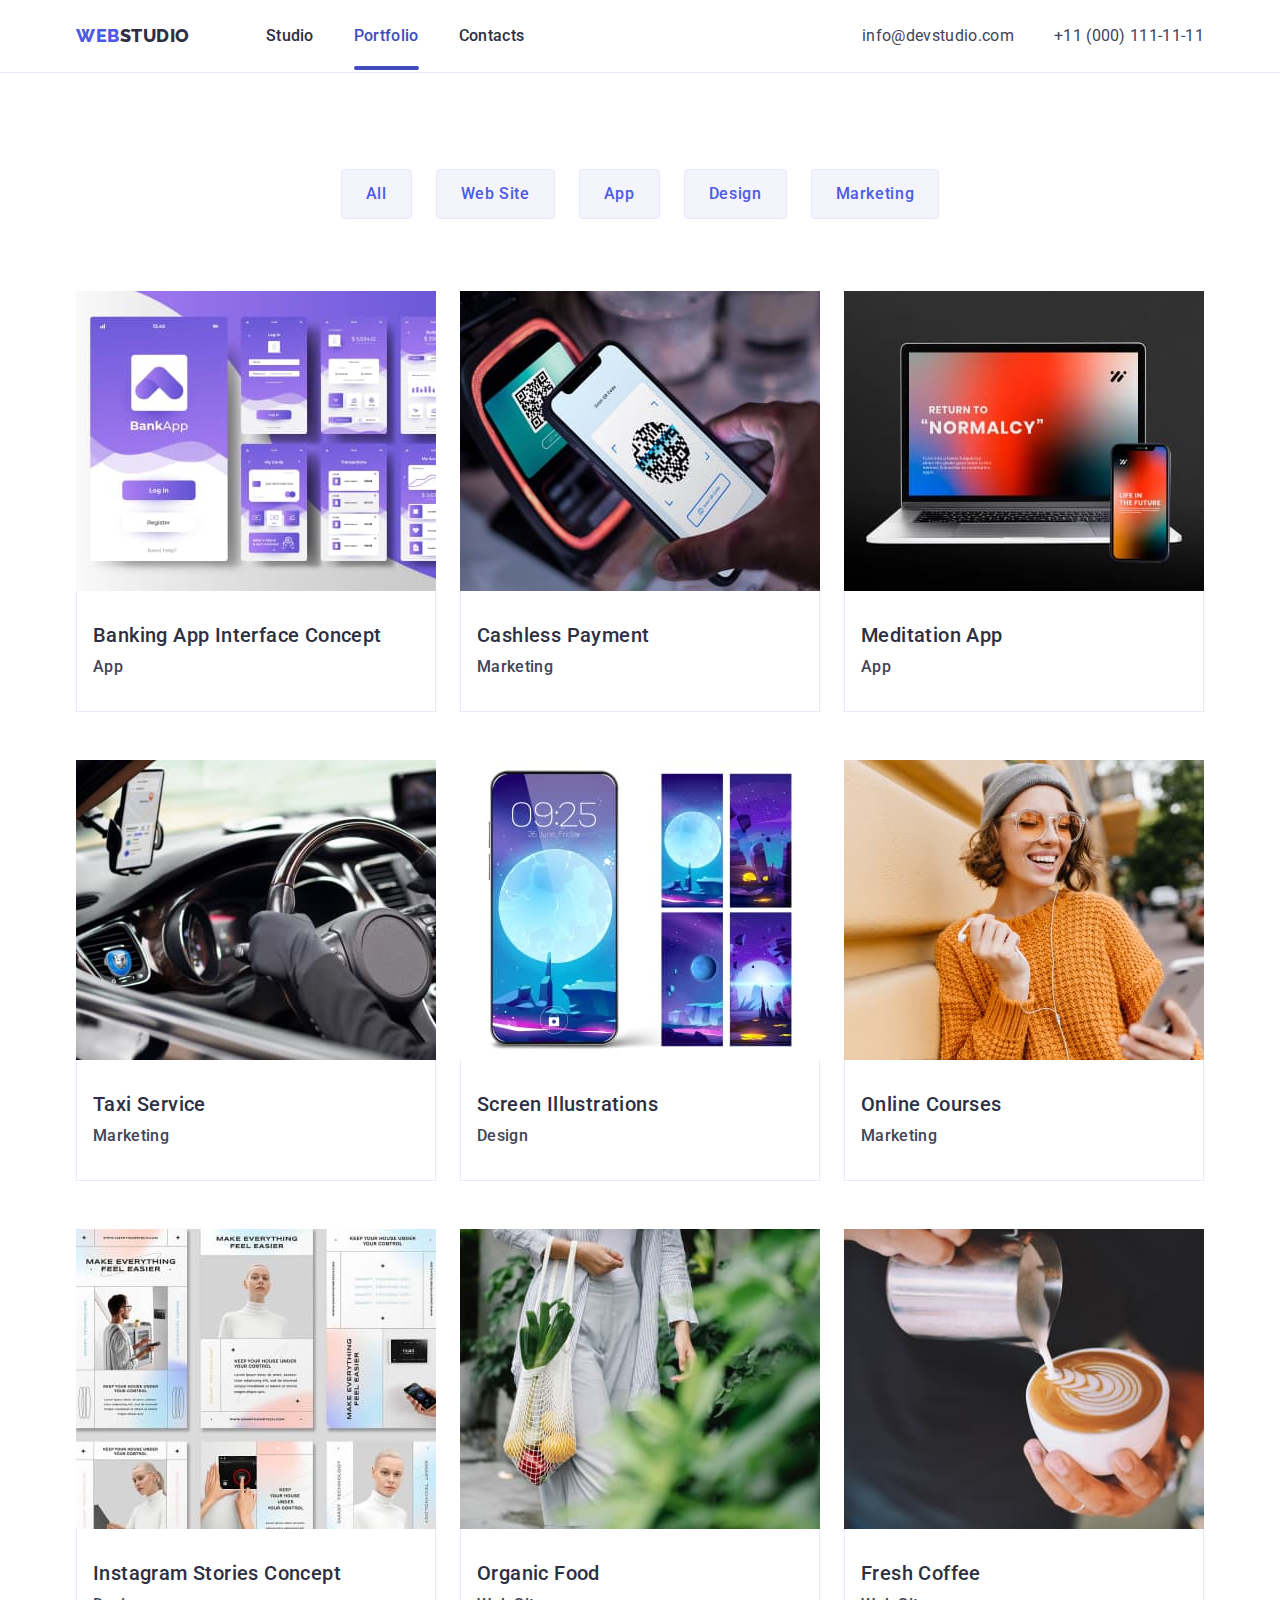
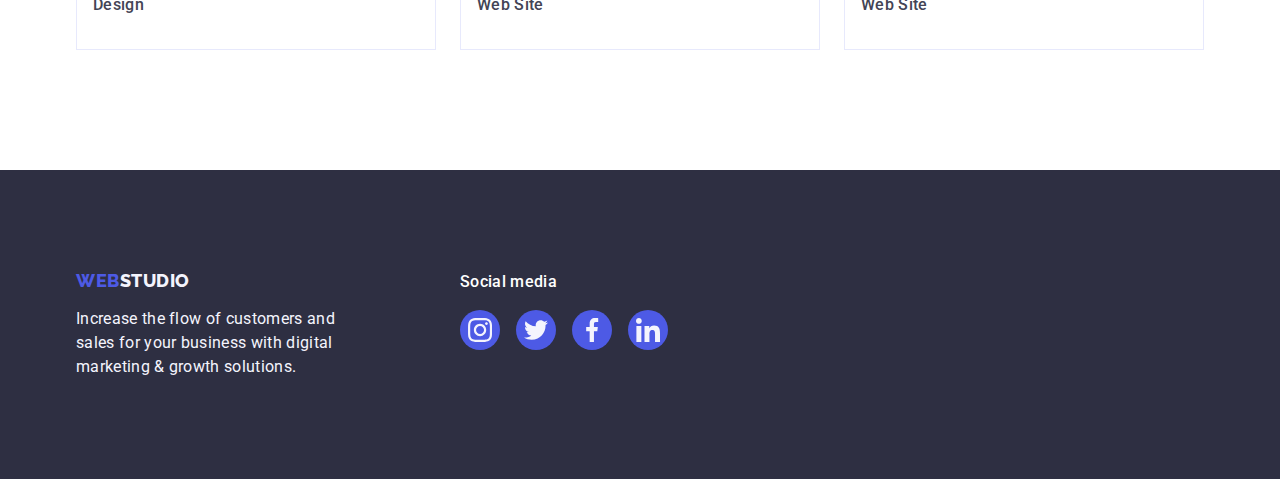
==== portfolio.html @ 51734495 "no li" ====
<!DOCTYPE html>
<html lang="en">
<head>
    <meta charset="UTF-8">
    <meta name="viewport" content="width=device-width, initial-scale=1.0">
    <!-- reset
    <link rel="stylesheet" href="css/reset.css">
    -->
    <link
    rel="stylesheet"
    href="https://cdnjs.cloudflare.com/ajax/libs/modern-normalize/1.0.0/modern-normalize.min.css"/>
    <link rel="stylesheet" href="css/styles.css" />
    <link rel="preconnect" href="https://fonts.googleapis.com">
    <link rel="preconnect" href="https://fonts.gstatic.com" crossorigin> 
    <link href="https://fonts.googleapis.com/css2?family=Raleway:wght@400;500;700;800&family=Roboto:wght@400;500;700;900&display=swap" rel="stylesheet">
    <title>Document</title>
</head>

<body class="body">
        <header class="header-container">  
            <div class="container header-flex">
                <nav class="nav-container">
                        <a class="web link logo" href='./index.html'>Web<span class="studio link ">Studio</span></a>
                        <ul class="menu-container no-dot">
                                <li><a class="link list list-container" href='./index.html' >Studio</a></li>
                                <li><a class="link list list-container link-bar transition" href='./portfolio.html' >Portfolio</a></li>
                                <li><a class="link list list-container" href='' >Contacts</a></li>  
                        </ul>
                </nav>
                <address>
                    <ul class="list adress-container">
                        <li><a class= "adress link transition" href="mailto:info@devstudio.com" >info@devstudio.com</a></li>
                        <li><a class= "adress link transition" href="tel:+110001111111" >+11 (000) 111-11-11</a></li>
                    </ul>
                </address>        
            </div>
        
        </header>

    <main class="font_main">
      <section class="list portfolio-section-one">
            <div class="container second-section-center">
                <h1 class="visually-hidden">.</h1>
                <ul class="list portfolio-list">
                    <li><button type="button" class="button portfolio-button portfolio-button-transition">All</button></li>
                    <li><button type="button" class="button portfolio-button portfolio-button-transition">Web Site</button></li>
                    <li><button type="button" class="button portfolio-button portfolio-button-transition">App</button></li>
                    <li><button type="button" class="button portfolio-button portfolio-button-transition">Design</button></li>
                    <li><button type="button" class="button portfolio-button portfolio-button-transition">Marketing</button></li>
                </ul>
                <ul class="list portfolio-second-list">
                    <li class="portfolio-second-list-point">     
                        <a href="" class="link portfolio-link-container">
                                <img src="./images/img-28.jpg" class="img-block" width="360" height="300" alt="purple and white pages of banking app"/>
                                <div class="portfolio-link"> 
                                    <h2 class="header portfolio-link-header" >Banking App Interface Concept</h2>
                                    <p class="paragraph" >App</p>   
                                </div>       
                        </a>    
                    </li>
                    <li class="portfolio-second-list-point">  
                        <a href="" class="link portfolio-link-container box-shadow-transition">
                            <img src="./images/img-27.jpg" class="img-block" width="360" height="300" alt="phone scaning qr code folding phone displaing qr code"/>
                            <div class="portfolio-link"> 
                                <h2 class="header portfolio-link-header">Cashless Payment</h2>
                                <p class="paragraph">Marketing</p>
                            </div> 
                        </a>
                    </li>
                    <li class="portfolio-second-list-point">  
                        <a href="" class="link portfolio-link-container">
                            <img src="./images/img-26.jpg" class="img-block" width="360" height="300"  alt="grey notebook and smartphone with the same info on screen in notebook and smartphone"/>
                            <div class="portfolio-link"> 
                                <h2 class="header portfolio-link-header">Meditation App</h2>
                                <p class="paragraph">App</p>
                            </div> 
                        </a>
                    </li>
                    <li class="portfolio-second-list-point">  
                        <a href="" class="link portfolio-link-container">
                            <img src="./images/img-25.jpg" class="img-block" width="360" height="300"  alt="viev on front interior of the car driver side phone on holer attched to windshild"/>
                            <div class="portfolio-link"> 
                                <h2 class="header portfolio-link-header">Taxi Service</h2>
                                <p class="paragraph">Marketing</p>
                            </div> 
                        </a>
                    </li>
                    <li class="portfolio-second-list-point">  
                        <a href="" class="link portfolio-link-container">
                            <img src="./images/img-24.jpg" class="img-block" width="360" height="300"  alt="smartphone displaing great moon on blue and purple background another four screens with simmilar viev"/>
                            <div class="portfolio-link"> 
                                <h2 class="header portfolio-link-header">Screen Illustrations</h2>
                                <p class="paragraph">Design</p>
                            </div> 
                        </a>
                    </li>
                    <li class="portfolio-second-list-point">
                        <a href="" class="link portfolio-link-container">
                            <img src="./images/img-23.jpg" class="img-block" width="360" height="300"  alt="young smiling women with grey hat glasses orange sweater outside"/>
                            <div class="portfolio-link"> 
                                <h2 class="header portfolio-link-header">Online Courses</h2>
                                <p class="paragraph">Marketing</p>
                            </div> 
                        </a>
                    </li>
                    <li class="portfolio-second-list-point">  
                        <a href="" class="link portfolio-link-container">
                            <img src="./images/img-22.jpg" class="img-block" width="360" height="300"  alt="few screnns of some concept stories white motive with liht blue and orange colors"/>
                            <div class="portfolio-link"> 
                                <h2 class="header portfolio-link-header">Instagram Stories Concept</h2>
                                <p class="paragraph">Design</p>
                            </div> 
                        </a>
                    </li>
                    <li class="portfolio-second-list-point">  
                        <a href="" class="link portfolio-link-container">
                            <img src="./images/img-21.jpg" class="img-block" width="360" height="300"  alt="woman with shopping bag vegetables grey uniform outside"/>
                            <div class="portfolio-link"> 
                                <h2 class="header portfolio-link-header">Organic Food</h2>
                                <p class="paragraph">Web Site</p>
                            </div> 
                        </a>
                    </li>
                    <li class="portfolio-second-list-point">  
                        <a href="" class="link portfolio-link-container">
                            <img src="./images/img-29.jpg" class="img-block" width="360" height="300"  alt="barista makeing latte with picture on surface on milk white cup"/>
                            <div class="portfolio-link"> 
                                <h2 class="header portfolio-link-header">Fresh Coffee</h2>
                                <p class="paragraph">Web Site</p>
                            </div> 
                        </a>
                    </li>
                </ul>
            </div>
        </section>
    </main>

    <footer class="footer footer-container">
        <div class="container main-div-footer">
            <div class="footer-div">
                <a class="web link logo footer-link" href='./index.html'>Web<span class="second-studio link ">Studio</span></a>
                <p class="footer-paragraph footer-paragraph-container">
                    Increase the flow of customers and 
                    sales for your business with digital
                    marketing & growth solutions. 
                </p>
            </div>
            <div>
                <p class="footer-socialmedia">Social media</p>
                <ul class="footer-list no-dot">
                    <li class="footer-point">
                        <a class="footer-socialmedia-link" href="">
                            <svg class="footer-svg" width="24" height="24">
                                <use href="./images/icons.svg#icon-instagram"></use>
                            </svg>
                        </a>
                    </li>
                    <li class="footer-point">
                        <a class="footer-socialmedia-link" href="">
                            <svg class="footer-svg" width="24" height="24">
                                <use href="./images/icons.svg#icon-twitter"></use>
                            </svg>
                        </a>
                    </li>
                    <li class="footer-point">
                        <a class="footer-socialmedia-link" href="">
                            <svg class="footer-svg" width="24" height="24">
                                <use href="./images/icons.svg#icon-facebook"></use>
                            </svg>
                        </a>
                    </li>
                    <li class="footer-point">
                        <a class="footer-socialmedia-link" href="">
                            <svg class="footer-svg" width="24" height="24">
                                <use href="./images/icons.svg#icon-linkedin"></use>
                            </svg>
                        </a>
                    </li>
                </ul>
            </div>
        </div>
    </footer>

</body>
</html>
---- css/styles.css ----
:root{
    --link-color:#404bbf;
    --button-color:#e7e9fc;
    --section-five-color: #2e2f42;
    --five-link-color: #8e8f99;
    --white:#FFFFFF;
    --royalblue-color: #4d5ae5;
    --lavenderblue-color: #f4f4fd;   
    
}
h1, h2, h3, h4, h5, h6, p, a {
    margin: 0;
}

.body{
    color: #434455;
    font-family: 'Roboto', sans-serif;
    background-color:#FFFFFF;
}

.list{
    font-family: 'Roboto';
    font-size: 16px;
    font-weight: 500;
    line-height: 1.5;
    letter-spacing: 0.02em;
    color:#2e2f42;
    font-style: normal;
    list-style: none;
    margin:0 ;
    padding: 0;

}

.no-dot{
    list-style: none;
    margin: 0;
    padding: 0;
}

.list:hover {
    color:var(--link-color);
}

.list:focus {
    color:var(--link-color);
}

.web{
    font-size: 18px;
    font-weight: 800;
    color: #4D5AE5;
    font-family: 'Raleway', sans-serif;
    line-height: 1.17;
    letter-spacing: 0.03em;
    text-transform: uppercase;
}

.link{
    text-decoration: none;
    
}

.studio{
    font-size: 18px;
    font-weight: 800;
    color: #2E2F42;   
}

.second-studio{
    font-size: 18px;
    font-weight: 800;
    color: #F4F4FD;
}
.adress{
    list-style: none;
    font-style: normal;
    font-weight: 400;
    line-height: 1.5;
    letter-spacing: 0.02em;
    color:#434455;
}

.adress:hover{
    color:var(--link-color);
}

.adress:focus{
    color:var(--link-color);
}

.index-header{
    font-size: 56px;
    line-height: 1.07;
    text-align: center;
    letter-spacing: 0.02em;
    color: #ffffff;
    margin: 0 auto;
}

.index-button{
    background-color: #4D5AE5;
    font-family: "Roboto", sans-serif;
    font-weight: 500;
    font-size: 16px;
    line-height: 1.5;
    letter-spacing: 0.04em;
    color: #ffffff;
    cursor: pointer;
}

.index-button:hover{
    background-color:var(--link-color);
}

.index-button:focus{
    background-color:var(--link-color);
}

.button{
   font-weight: 500;
   font-size: 16px;
   line-height: 1.5;
   letter-spacing: 0.04em;
   color:#4d5ae5;
   background-color:#F4F4FD;
   cursor: pointer;
   font-family: "Roboto", sans-serif;
}

.button:hover{
    color:#FFFFFF;
    background-color:var(--link-color);
}

.button:focus{
    color:#FFFFFF;
    background-color:var(--link-color);
}

.header{
    font-weight: 500;
    font-size: 20px;
    line-height: 1.2;
    letter-spacing: 0.02em;
    color:#2e2f42;
}

.section-header{
    font-size: 36px;
    line-height: 1.11;
    text-align: center;
    letter-spacing: 0.02em;
    text-transform: capitalize;
    color:#2e2f42;
}

.paragraph{
    color:#434455;
}

.footer{
    background-color:#2e2f42;
}

.footer-logo{
    color:#f4f4fd;
}

.footer-paragraph{
    line-height: 1.5;
    color:#F4F4FD;
    letter-spacing: 0.02em;
}

.list-paragraph{
    line-height: 1.5;
    color:#434455;
    letter-spacing: 0.02em;
}

.section-backgorund{
    background-color: #F4F4FD
}

.list-bg-color{
    background-color: #FFFFFF;
}

.container {
    width: 1158px;
    padding-left: 15px;
    padding-right: 15px;
    margin: 0 auto;   
}

.header-container{
    border-bottom: 1px solid #e7e9fc;
    padding: 24px 0;
}

.header-flex{
    display: flex ;
    align-items: center;
}

.menu-container{
    display: flex;
    gap: 40px;
}

.logo{
    margin-right:76px;
}

.list-container{
    padding-top: 24px;
    padding-bottom: 24px;
}

.adress-container{
    display: flex;
    gap: 40px;
}

.nav-container{
    display: flex;
    align-items: center;
    margin-right: auto;
}

.section-one-center{
    display: flex;
    flex-direction: column;
    align-items: center;
}
.section-one-container{
    padding-top: 188px;
    padding-bottom: 188px;
}

.section-one-h-container{
    max-width: 496px;
    padding-bottom: 48px;
}

.button-container{
    display: block;
    min-width: 169px;
    height: 56px;
    border: none;
    background-color: #4d5ae5;
    border-radius: 4px;
    cursor: pointer;
    
}

.section-two-container{
    padding-top: 120px;
    padding-bottom: 120px;
}

.section-three-container{
    padding-bottom: 120px;
}

.visually-hidden {
    position: absolute;
    width: 1px;
    height: 1px;
    margin: -1px;
    border: 0;
    padding: 0;
    white-space: nowrap;
    clip-path: inset(100%);
    clip: rect(0 0 0 0);
    overflow: hidden;
  }

.section-two-list-container{
    display: flex;
    gap: 24px;
}

.second-section-list-point-container{
    flex-basis: calc((100% - 3*24px)/4);
    max-width: 264px;
}

.second-section-piont-header-container{
    margin-bottom: 8px;
}

.third-section-header{
    margin-bottom: 72px;
}

.third-list-container{
    display: flex;
    gap: 24px;

}
.third-list-points-container{
    display:block;
    flex-basis: calc((100% - 48px)/3);

}
.second-section-center{
    display: flex;
    flex-direction: column;
}

.fourth-section-list-points{
    flex-basis: calc((100% - 72px)/4);
    border-radius: 0px 0px 4px 4px;

}

.name-surname-container{
    padding: 32px 0px;
}

.fourth-section-header{
    text-align: center;
    margin-bottom: 8px; 
}

.paragraph-container{
    text-align: center;
}

.img-block{
    display: block;
    max-width: 100%;
    height:auto;
}

.footer-container{
    padding: 100px 0;
}

.footer-div{
    flex-direction: column;
    align-items: flex-start;
    margin-right: 120px;
}

.footer-link{
    display: inline-block;
    margin-bottom: 16px;
}
    
.footer-paragraph-container{
    max-width: 264px
}

.portfolio-section-one{
    padding-top: 96px; 
    padding-bottom: 120px;
}

.portfolio-list{
    display: flex;
    justify-content: center;
    gap: 24px;
    margin: 0;
    padding: 0;
    margin-bottom: 72px;
}

.portfolio-button{
    padding: 12px 24px;
    border: 1px solid var(--button-color);
    border-radius: 4px;

}

.portfolio-button:hover{
    border: 1px solid transparent;
}

.portfolio-button:focus{
    border: 1px solid transparent;
}

.portfolio-second-list{
    display: flex;
    flex-wrap: wrap;
    column-gap: 24px;
    row-gap: 48px;
    margin: 0;
    padding: 0;
}

.portfolio-second-list-point{
    flex-basis: calc((100% - 48px)/3);
}

.portfolio-link{
    padding: 32px 16px;
    border: 1px solid var(--button-color);
    border-top: none;
    
}

.portfolio-link-header{
    margin-bottom: 8px;
}

.section-one-bacground{
    display: flex;
    background-image: linear-gradient(rgba(46, 47, 66, 0.7), rgba(46, 47, 66, 0.7)), url(../images/peopleoffice.jpg);
    background-size: cover;
    background-position: center; 
    background-repeat: no-repeat;
    max-width: 1440px;
    margin: 0 auto;
}

.display-flex{
    display: flex;
    flex-direction: column;
    align-items: center;
}

.ico-container{
    display: flex;
    align-items: center;
    justify-content: center;
    height: 112px; 
    background-color: #f4f4fd;
    border-radius: 4px;
    margin-bottom: 8px;
}

.header-shadow{
    box-shadow: 0px 2px 1px rgba(46, 47, 66, 0.08), 0px 1px 1px rgba(46, 47, 66, 0.16), 0px 1px 6px rgba(46, 47, 66, 0.08);
}

.section-two-icon-container{
    display: flex;
    align-items: center;
    justify-content: center;
    height: 112px;
    background-color: #f4f4fd;
    border-radius: 4px; 
    margin-bottom: 8px;
}

.section-two-svg{
    width: 64;
    height: 64;
}

.third-section-icon_container{
    display: flex;
    justify-content: center;
    gap: 24px;
    margin-top: 8px;
}

.section-four-box-shadow{
    box-shadow: 0px 1px 6px rgba(46, 47, 66, 0.08), 0px 1px 1px rgba(46, 47, 66, 0.16), 0px 2px 1px rgba(46, 47, 66, 0.08)
}

.section-four-list-point{
    width: 40px;
    height: 40px;
}

.section-four-link{
    width: 100%;
    height: 100%;
    background-color: #4d5ae5;
    border-radius: 50%;
    display: flex;
    align-items: center;
    justify-content: center;
}

.section-four-link:hover,
.section-four-link:focus{
    background-color: #404bbf;
}

.section-four-svg{
    width: 16px;
    height: 16px;
    fill: #f4f4fd;
}

.section-five-container{
    padding-top: 120px;
    padding-bottom: 120px;
    margin: 0 auto;
}

.customers-container{
    color: var(--section-five-color);
    font-size: 36px;
    line-height: 1.11;
    margin-bottom: 72px;
}

.section-five-flex{
    display: flex;
    flex-direction: column;
    align-items: center;
}

.scection-five-list-container{
    display: flex;
    gap: 24px;
    width: 100%;
}

.scection-five-point-container{
    width:calc((100% - 120px)/6);
    height: 88px;
}

.section-five-link-container{
    width: 100%;
    height: 100%;
    border: 1px solid #8e8f99;
    border-radius: 4px;
    display: flex;
    align-items: center;
    justify-content: center;
    color: var(--five-link-color);
}

.section-five-link-container:hover,
.section-five-link-container:focus{
    border-color: #404bbf;
    color: #404bbf;
}

.section-five-svg-container{
    fill: currentColor;
}

.main-div-footer{
    display: flex;
    align-items: baseline;
}

.second-div-container{
    gap: 120px;
}

.footer-socialmedia{
    font-weight: 500;
    font-size: 16px;
    line-height: 1.5;
    letter-spacing: 0.02em;
    color: var(--white);
    margin-bottom: 16px;
}

.footer-list{
    display: flex;
    gap: 16px; 
}

.footer-point{
    height: 40px;
    width: 40px;

}
.footer-socialmedia-link{
    width: 100%;
    height: 100%;
    background-color: var(--royalblue-color);
    border-radius: 50%;
    display: flex;
    align-items: center;
    justify-content: center;
}

.footer-socialmedia-link:hover,
.footer-socialmedia-link:focus{
    background-color: #31d0aa;

}

.footer-svg{
    fill: var(--lavenderblue-color);
}

.portfolio-button:hover,
.portfolio-button:focus{
    box-shadow: 0px 2px 2px 0px rgba(0, 0, 0, 0.12), 0px 2px 1px 0px rgba(0, 0, 0, 0.08), 0px 3px 1px 0px rgba(0, 0, 0, 0.10);
}

.portfolio-link-container{
    display: block;
}

.link:hover,
.link:focus{
    box-shadow:0px 1px 6px rgba(46, 47, 66, 0.08), 0px 1px 1px rgba(46, 47, 66, 0.16), 0px 2px 1px rgba(46, 47, 66, 0.08);
}

.link-bar{
    position: relative;
    color: #404bbf;    
}

.link-bar::after{
    content: '';
    position: absolute;
    left: 0;
    bottom: -1px;
    height: 4px;
    background-color: #404bbf;
    border-radius: 2px;
    width: 100%;
}

.transition{
    transition: color 250ms cubic-bezier(0.4, 0, 0.2, 1);
}

.button-transition{
    transition: background-color  250ms cubic-bezier(0.4, 0, 0.2, 1);
}

.border-transition{
    transition: border-color 250ms cubic-bezier(0.4, 0, 0.2, 1), color 250ms cubic-bezier(0.4, 0, 0.2, 1); 
}

.portfolio-button-transition{
    transition: color 250ms cubic-bezier(0.4, 0, 0.2, 1), 
    background-color 250ms cubic-bezier(0.4, 0, 0.2, 1),
    border-color 250ms cubic-bezier(0.4, 0, 0.2, 1), 
    box-shadow 250ms cubic-bezier(0.4, 0, 0.2, 1); 
}

.figure-sliding:hover{
    transform: translateY(0%);
}

.figure-sliding{
    position: relative;
    overflow: hidden;
}
.figure-sliding-text{
    position: absolute;
    top: 0; 
    font-size: 16px; 
    line-height: 1.5;
    letter-spacing: 0.02em;
    color: #f4f4fd;
    padding: 40px 32px;
    background-color: #4d5ae5; 
    height: 100%;
    width: 100%;
    transform: translateY(100%);
    transition: transform 250ms cubic-bezier(0.4, 0, 0.2, 1); 
}
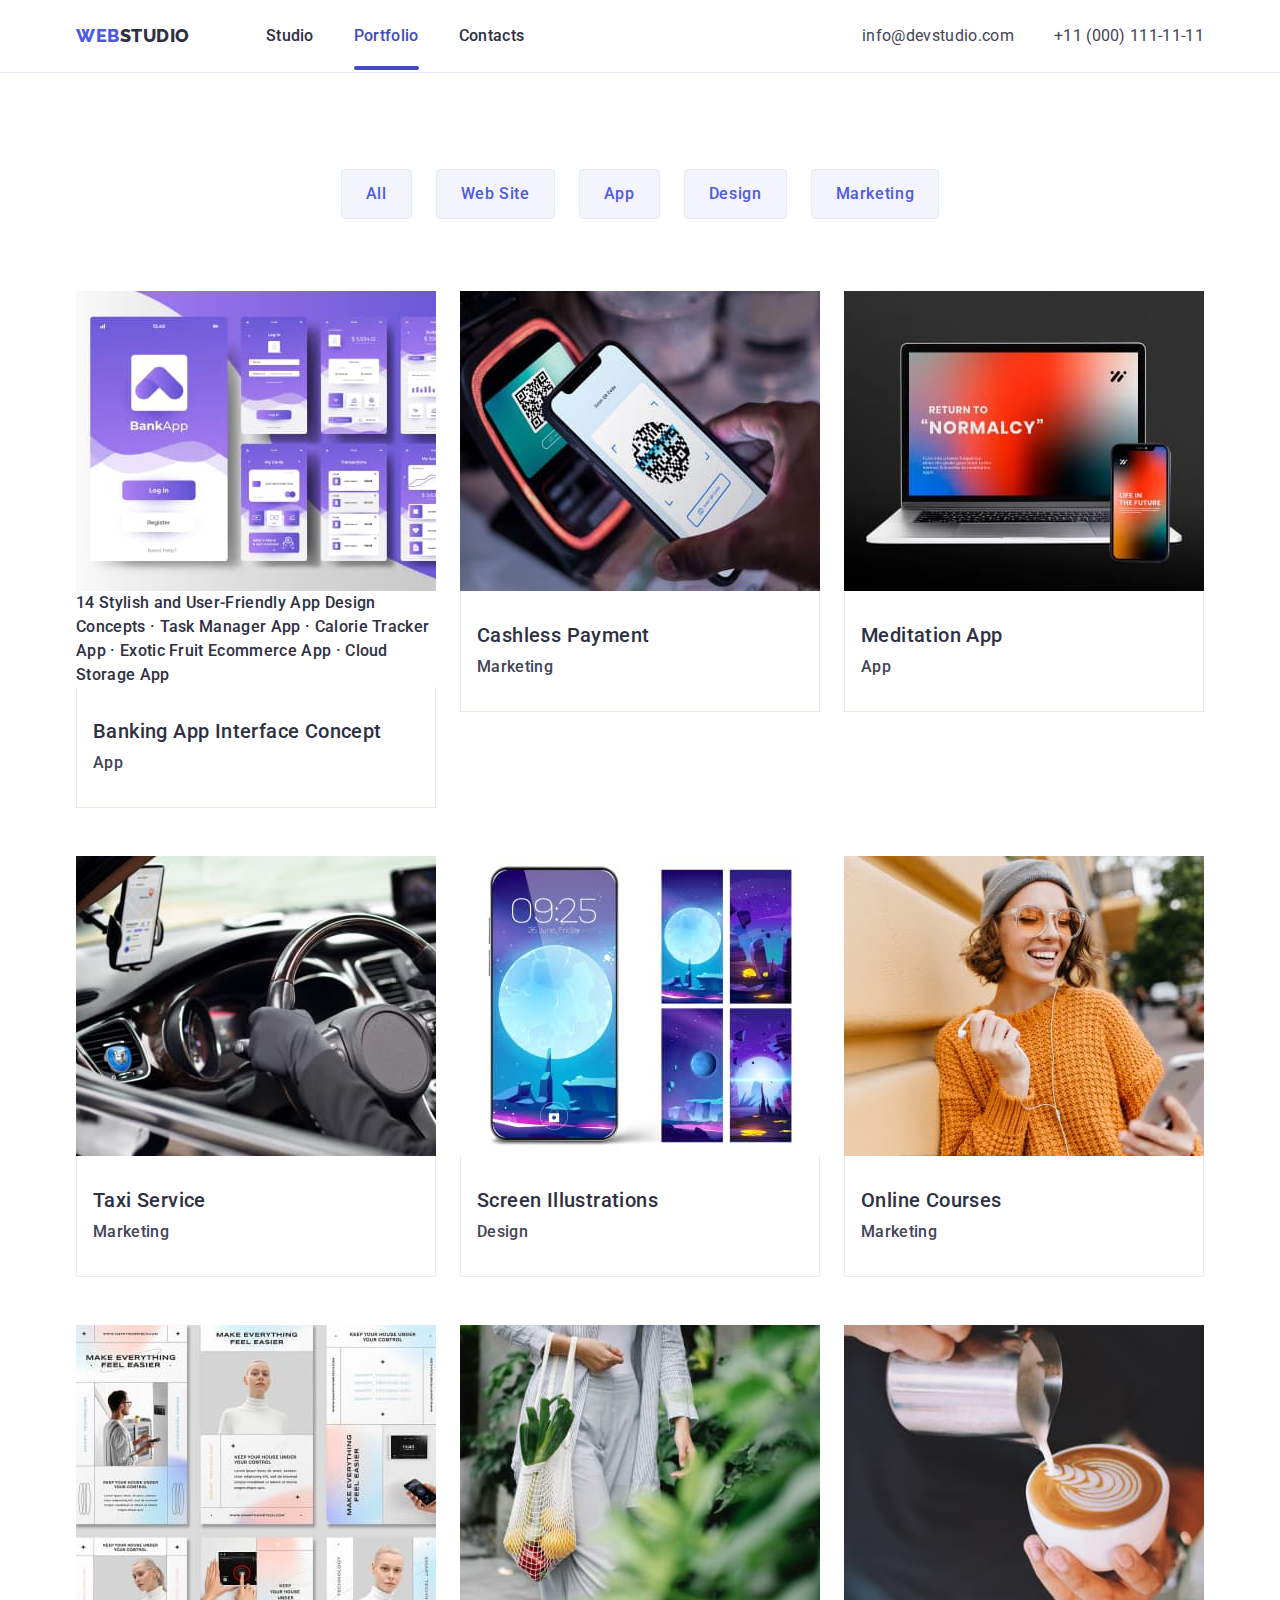
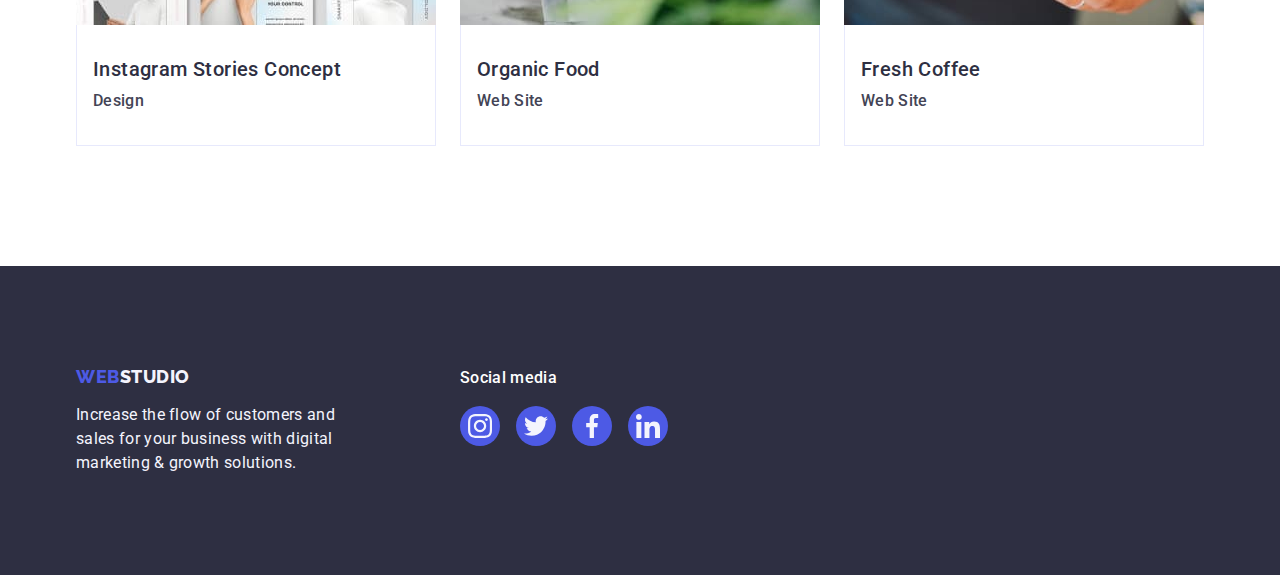
==== commit c03450af: "akapit" ====
--- a/portfolio.html
+++ b/portfolio.html
@@ -50,12 +50,15 @@
                 </ul>
                 <ul class="list portfolio-second-list">
                     <li class="portfolio-second-list-point">     
-                        <a href="" class="link portfolio-link-container">
+                        <a href="" class="link portfolio-link-container box-shadow-transition">
+                            <div class="figure-sliding">
                                 <img src="./images/img-28.jpg" class="img-block" width="360" height="300" alt="purple and white pages of banking app"/>
+                               <a>14 Stylish and User-Friendly App Design Concepts · Task Manager App · Calorie Tracker App · Exotic Fruit Ecommerce App · Cloud Storage App</a>
                                 <div class="portfolio-link"> 
                                     <h2 class="header portfolio-link-header" >Banking App Interface Concept</h2>
                                     <p class="paragraph" >App</p>   
-                                </div>       
+                                </div>     
+                            </div>  
                         </a>    
                     </li>
                     <li class="portfolio-second-list-point">  
--- a/css/styles.css
+++ b/css/styles.css
@@ -637,7 +637,11 @@
     box-shadow 250ms cubic-bezier(0.4, 0, 0.2, 1); 
 }
 
-.figure-sliding:hover{
+.box-shadow-transition{
+    transition: box-shadow 250ms cubic-bezier(0.4, 0, 0.2, 1);
+}
+
+.portfolio-link-container:hover{
     transform: translateY(0%);
 }
 
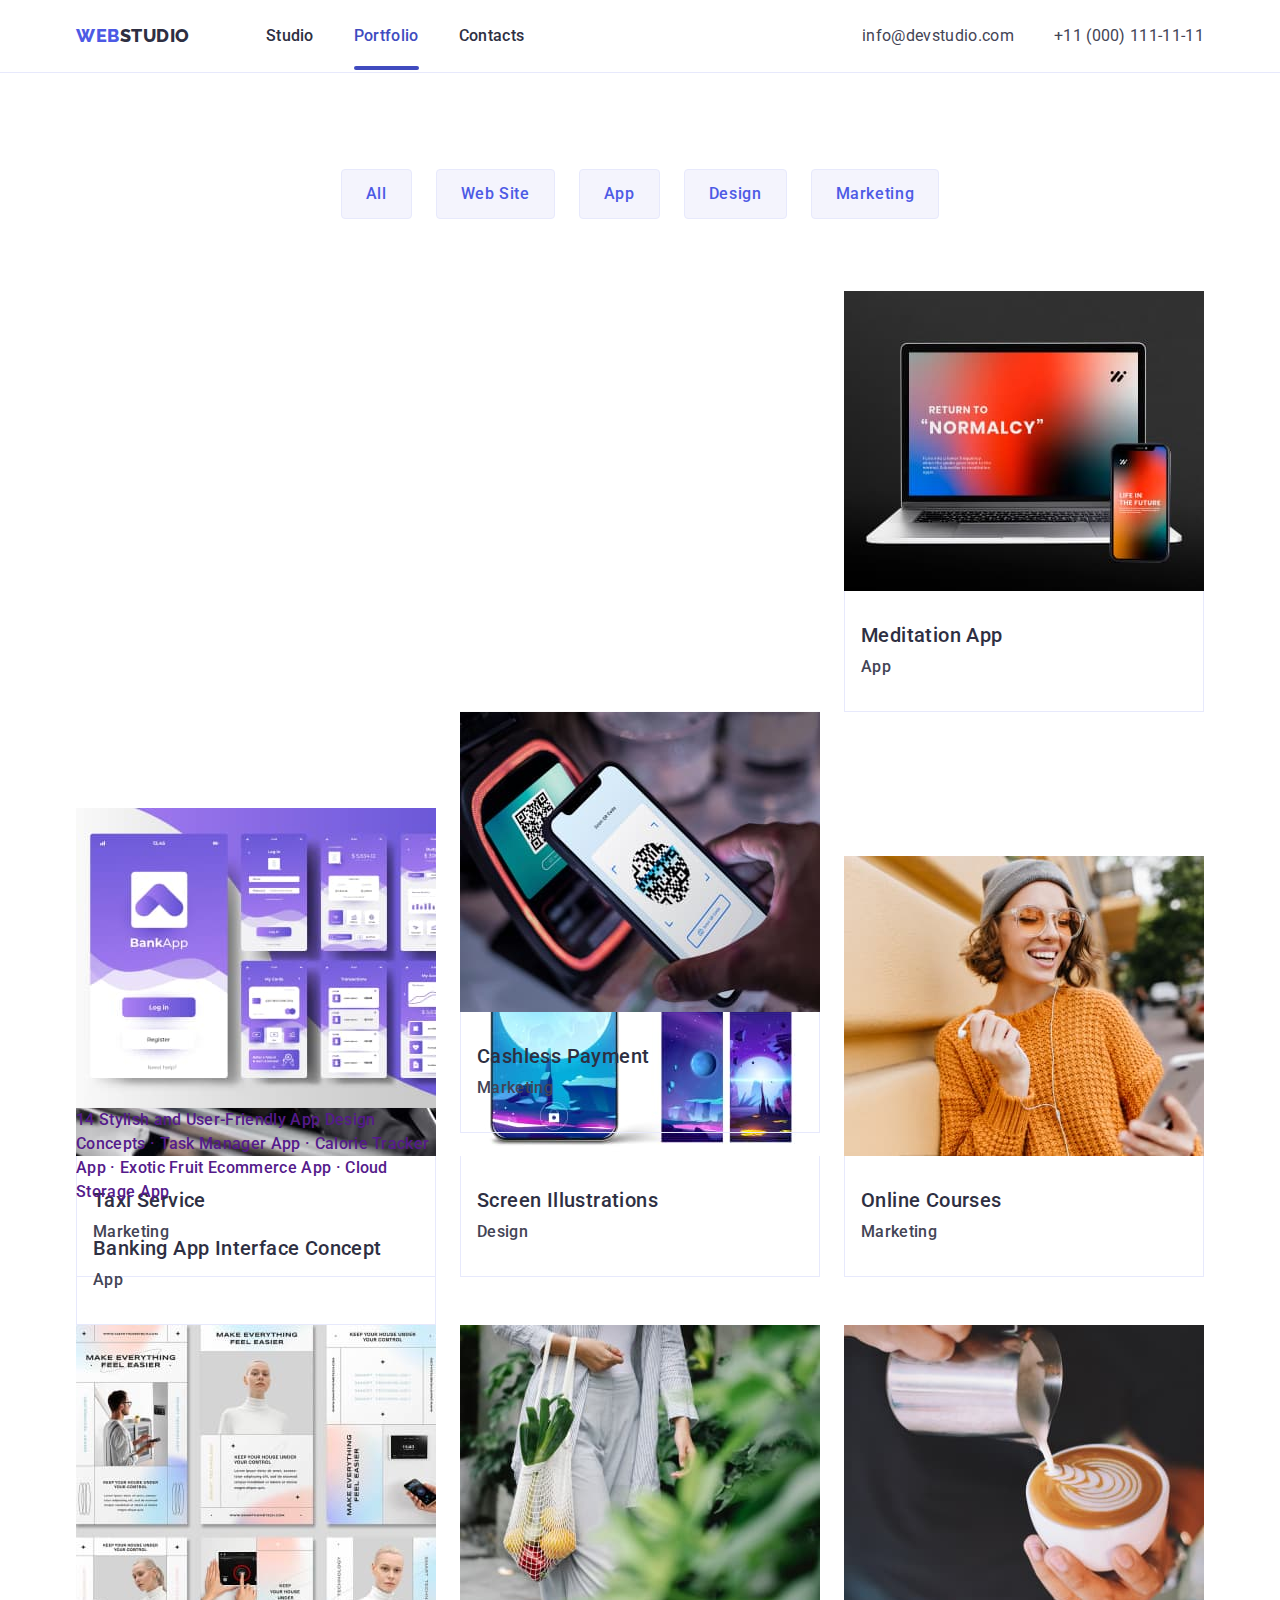
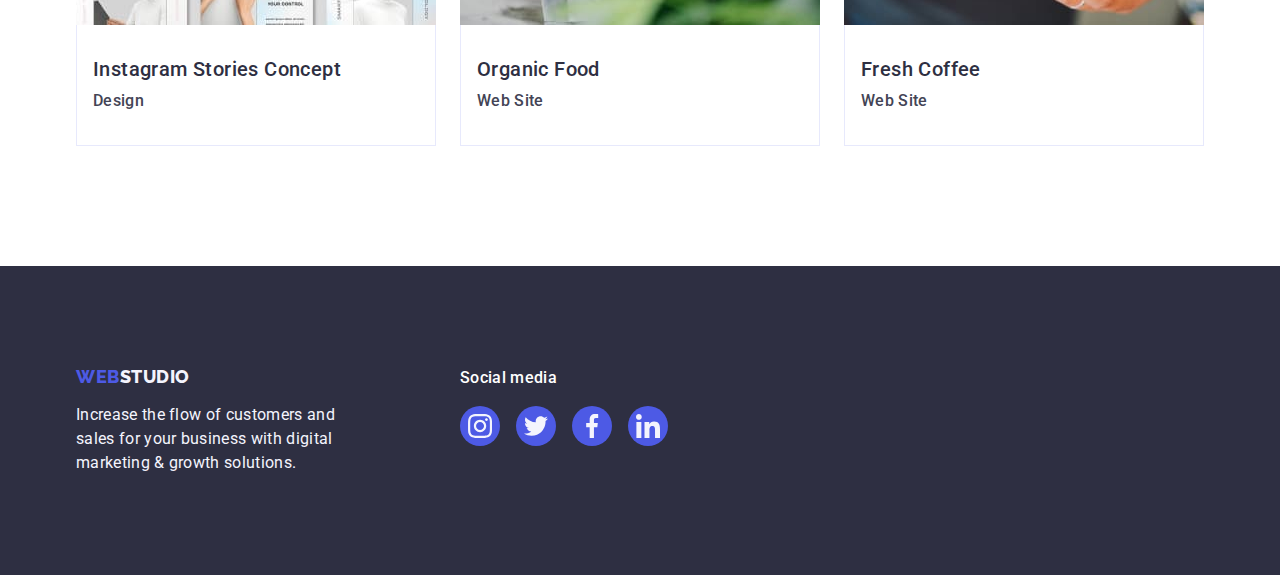
==== commit ad499288: "aaa" ====
--- a/portfolio.html
+++ b/portfolio.html
@@ -53,7 +53,7 @@
                         <a href="" class="link portfolio-link-container box-shadow-transition">
                             <div class="figure-sliding">
                                 <img src="./images/img-28.jpg" class="img-block" width="360" height="300" alt="purple and white pages of banking app"/>
-                               <a>14 Stylish and User-Friendly App Design Concepts · Task Manager App · Calorie Tracker App · Exotic Fruit Ecommerce App · Cloud Storage App</a>
+                                <p>14 Stylish and User-Friendly App Design Concepts · Task Manager App · Calorie Tracker App · Exotic Fruit Ecommerce App · Cloud Storage App</p>
                                 <div class="portfolio-link"> 
                                     <h2 class="header portfolio-link-header" >Banking App Interface Concept</h2>
                                     <p class="paragraph" >App</p>   
--- a/css/styles.css
+++ b/css/styles.css
@@ -639,6 +639,7 @@
 
 .box-shadow-transition{
     transition: box-shadow 250ms cubic-bezier(0.4, 0, 0.2, 1);
+    transform: translateY(100%);
 }
 
 .portfolio-link-container:hover{
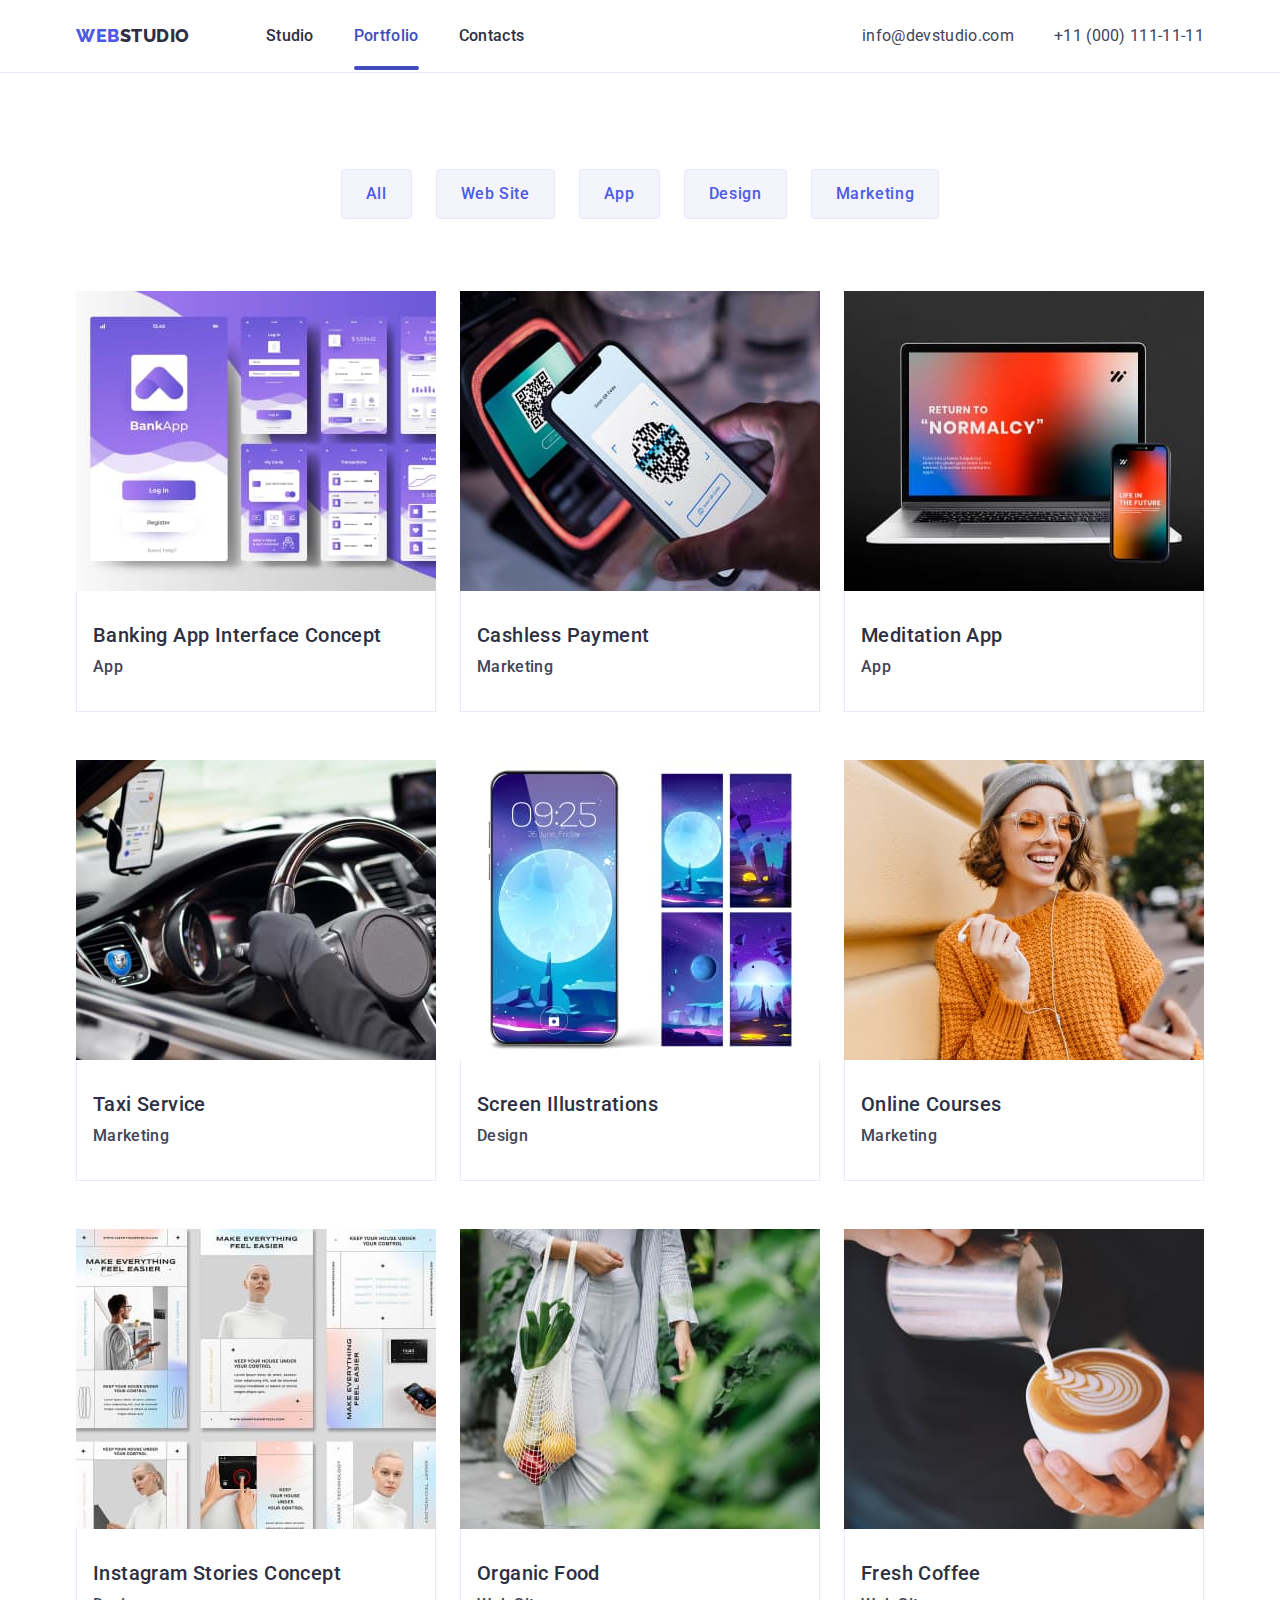
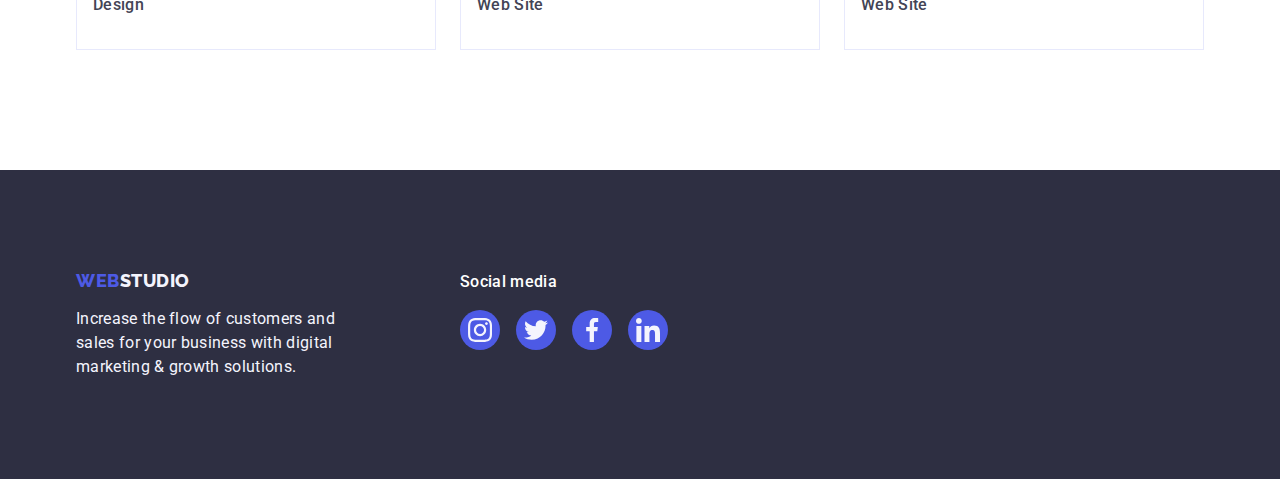
==== commit 5c55061e: "akapit" ====
--- a/portfolio.html
+++ b/portfolio.html
@@ -53,7 +53,7 @@
                         <a href="" class="link portfolio-link-container box-shadow-transition">
                             <div class="figure-sliding">
                                 <img src="./images/img-28.jpg" class="img-block" width="360" height="300" alt="purple and white pages of banking app"/>
-                                <p>14 Stylish and User-Friendly App Design Concepts · Task Manager App · Calorie Tracker App · Exotic Fruit Ecommerce App · Cloud Storage App</p>
+                                <p class="figure-sliding-text">14 Stylish and User-Friendly App Design Concepts · Task Manager App · Calorie Tracker App · Exotic Fruit Ecommerce App · Cloud Storage App</p>
                                 <div class="portfolio-link"> 
                                     <h2 class="header portfolio-link-header" >Banking App Interface Concept</h2>
                                     <p class="paragraph" >App</p>   
--- a/css/styles.css
+++ b/css/styles.css
@@ -639,11 +639,6 @@
 
 .box-shadow-transition{
     transition: box-shadow 250ms cubic-bezier(0.4, 0, 0.2, 1);
-    transform: translateY(100%);
-}
-
-.portfolio-link-container:hover{
-    transform: translateY(0%);
 }
 
 .figure-sliding{
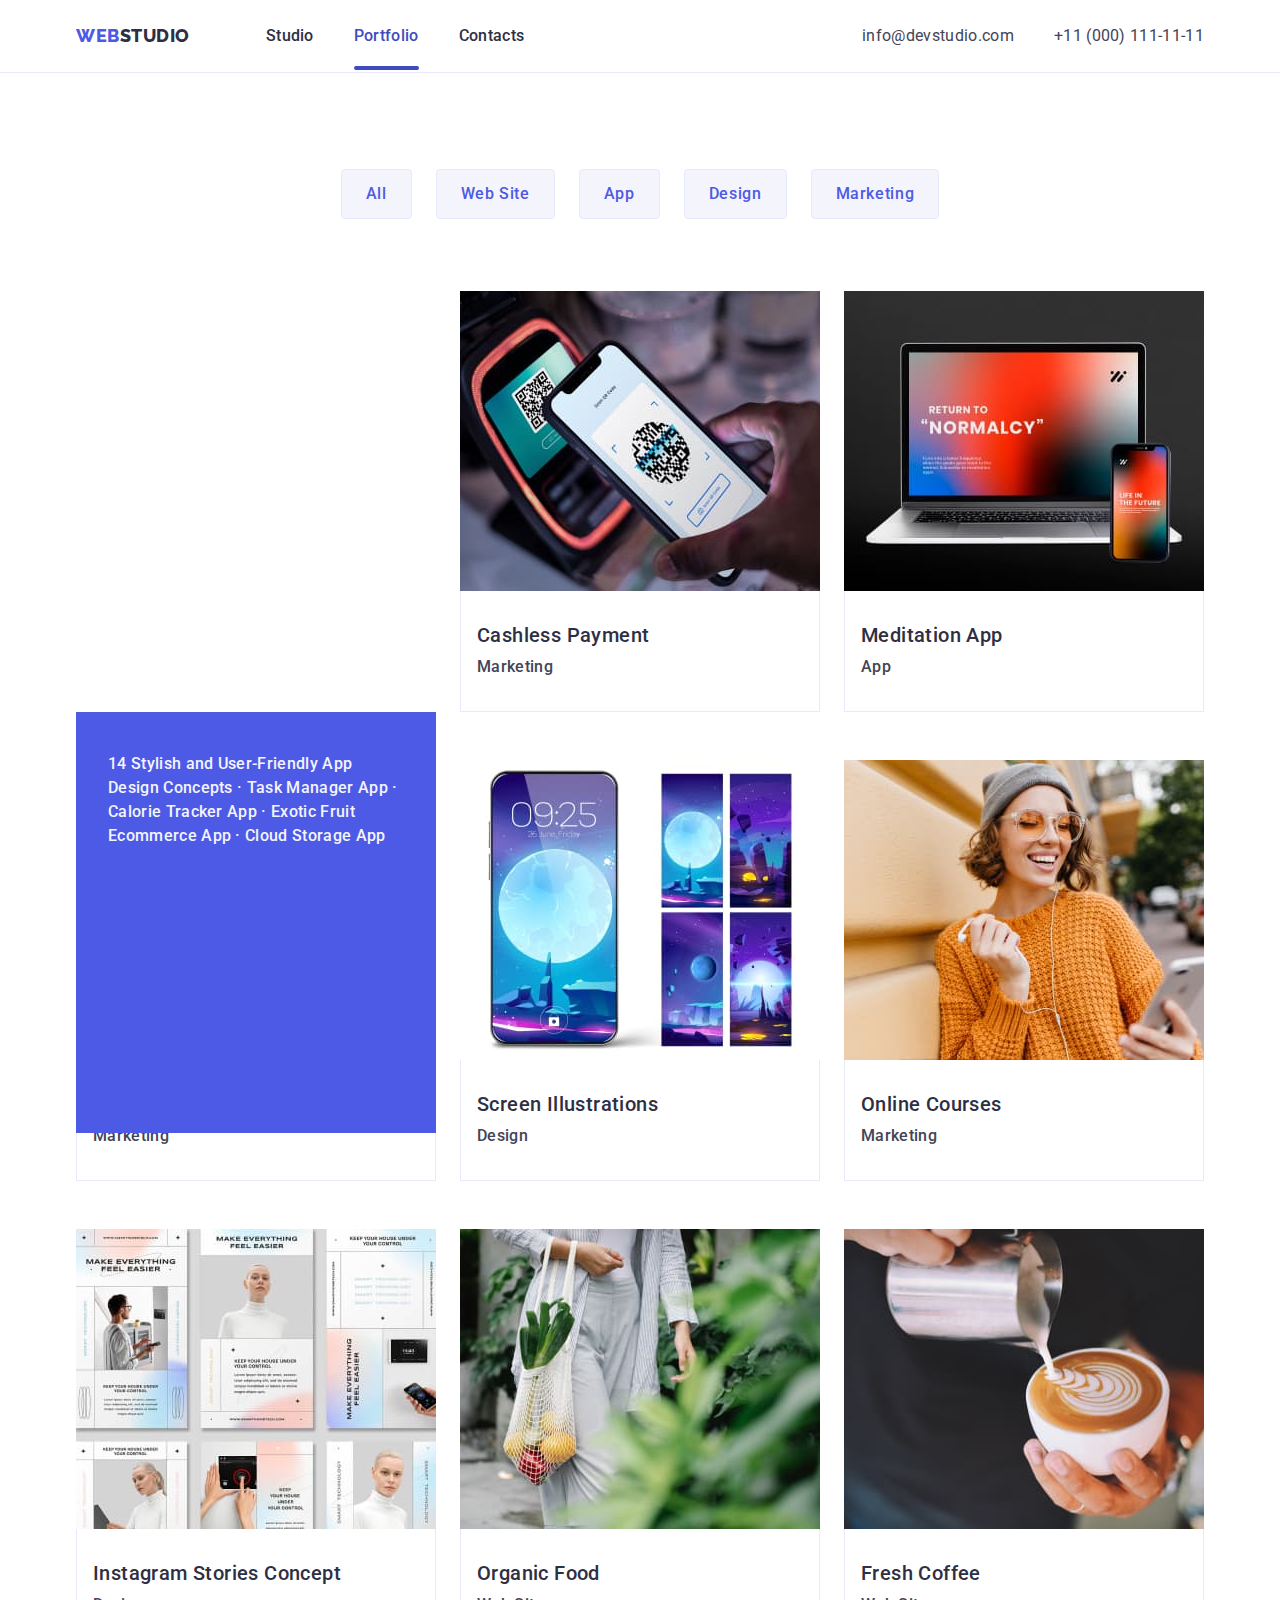
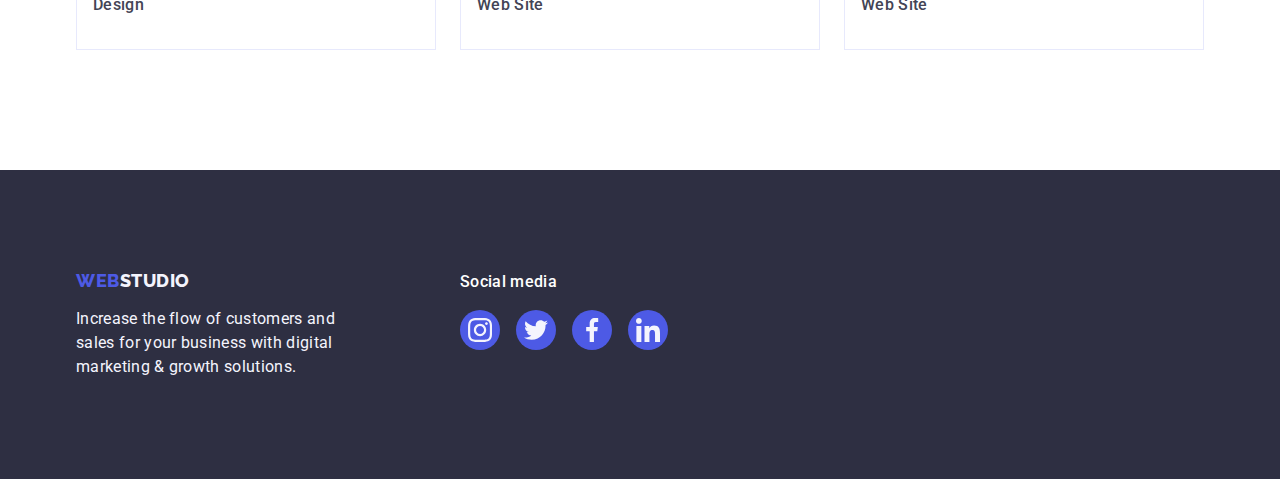
==== commit 6654eab2: "test" ====
--- a/portfolio.html
+++ b/portfolio.html
@@ -50,7 +50,7 @@
                 </ul>
                 <ul class="list portfolio-second-list">
                     <li class="portfolio-second-list-point">     
-                        <a href="" class="link portfolio-link-container box-shadow-transition">
+                        <a href="" class="link portfolio-link-container box-shadow-transition link-transform">
                             <div class="figure-sliding">
                                 <img src="./images/img-28.jpg" class="img-block" width="360" height="300" alt="purple and white pages of banking app"/>
                                 <p class="figure-sliding-text">14 Stylish and User-Friendly App Design Concepts · Task Manager App · Calorie Tracker App · Exotic Fruit Ecommerce App · Cloud Storage App</p>
--- a/css/styles.css
+++ b/css/styles.css
@@ -58,7 +58,7 @@
 
 .link{
     text-decoration: none;
-    
+ 
 }
 
 .studio{
@@ -645,6 +645,8 @@
     position: relative;
     overflow: hidden;
 }
+
+
 .figure-sliding-text{
     position: absolute;
     top: 0; 
@@ -656,6 +658,14 @@
     background-color: #4d5ae5; 
     height: 100%;
     width: 100%;
+    transition: transform 250ms cubic-bezier(0.4, 0, 0.2, 1); 
+}
+
+.link-transform{
     transform: translateY(100%);
-    transition: transform 250ms cubic-bezier(0.4, 0, 0.2, 1); 
-}
+}
+
+.link-transform:focus,
+.link-transform:hover{
+    transform: translateY(0%);
+}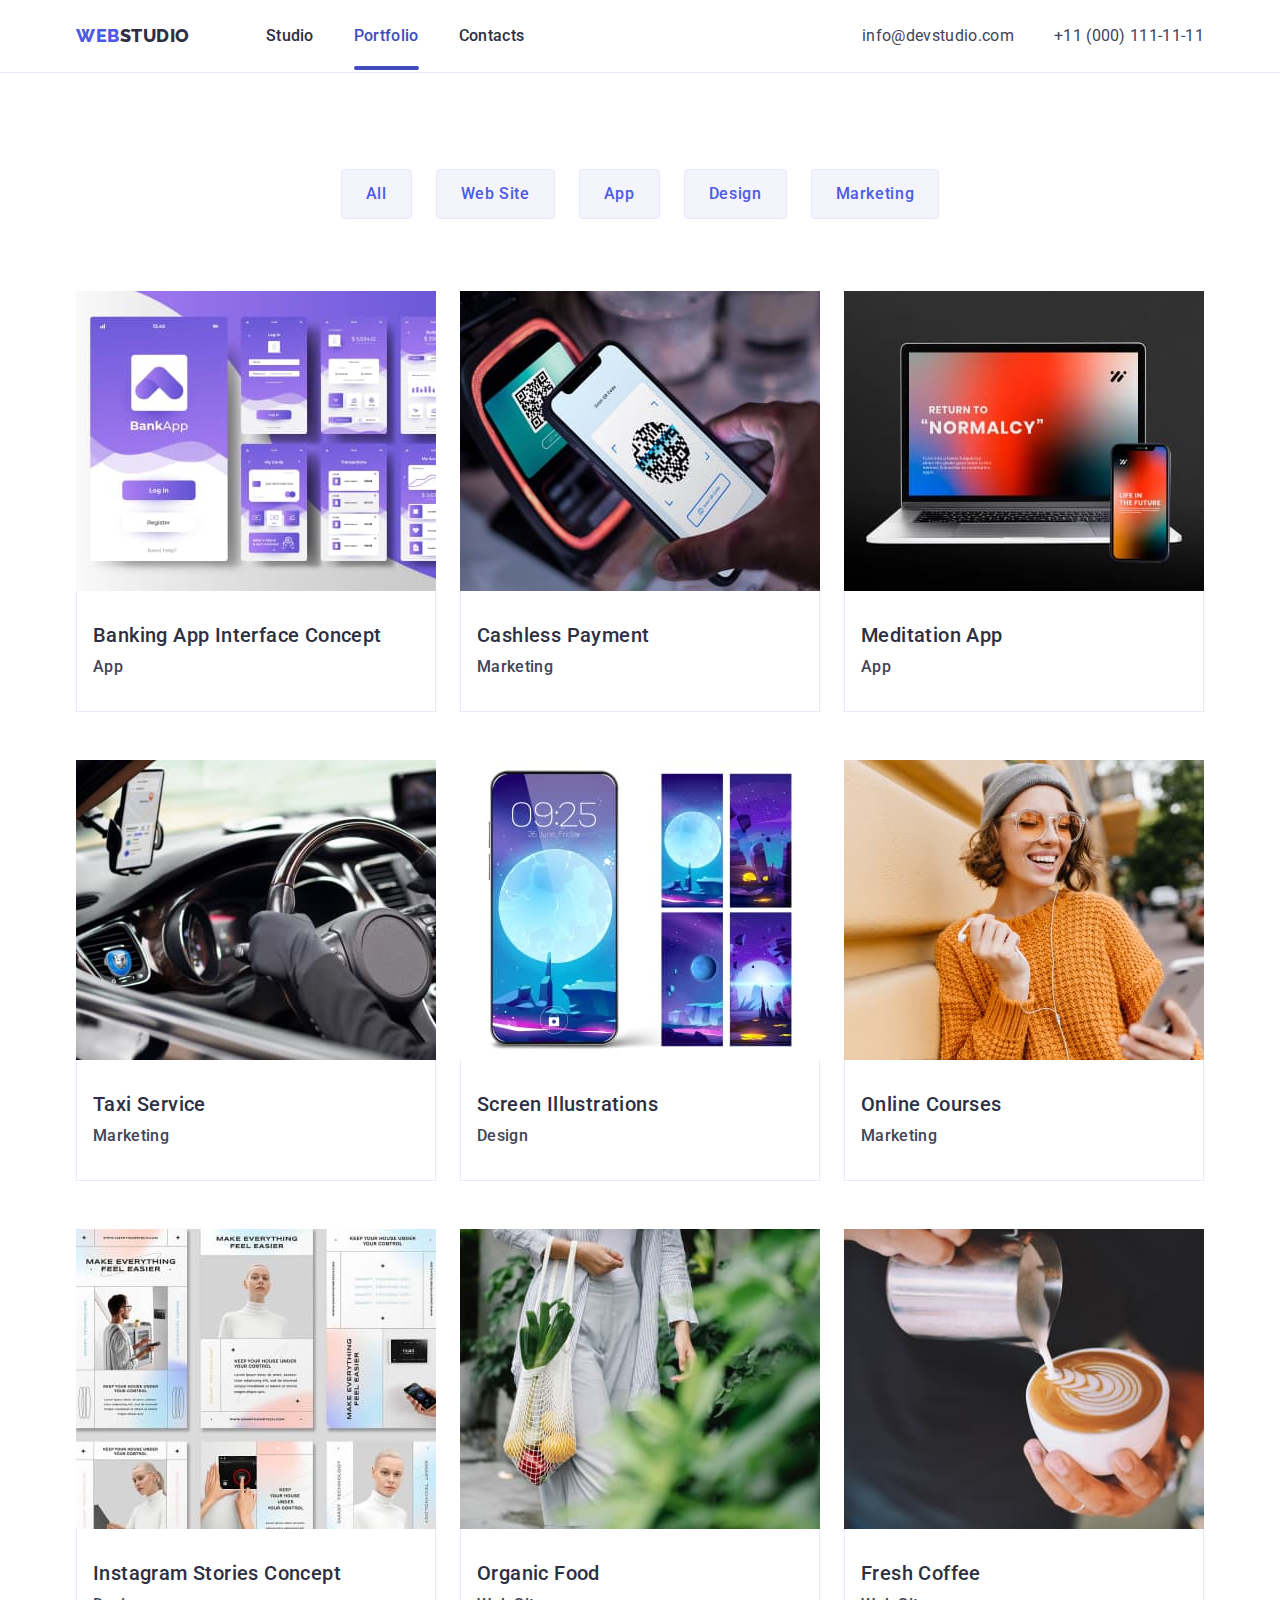
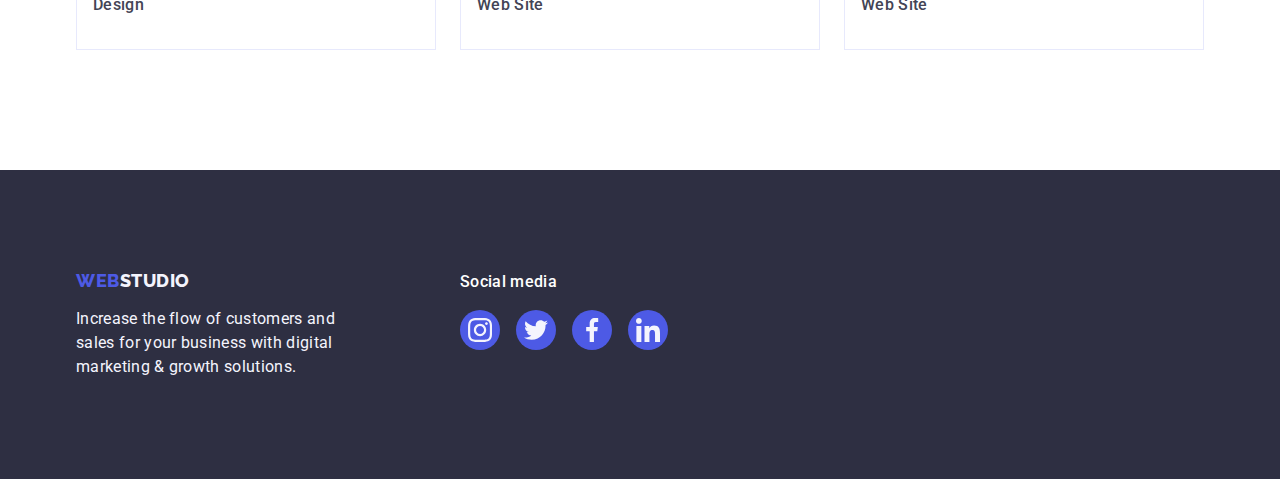
==== commit 5a0e1a99: "sliding" ====
--- a/portfolio.html
+++ b/portfolio.html
@@ -50,15 +50,16 @@
                 </ul>
                 <ul class="list portfolio-second-list">
                     <li class="portfolio-second-list-point">     
-                        <a href="" class="link portfolio-link-container box-shadow-transition link-transform">
+                        <a href="" class="link portfolio-link-container box-shadow-transition">
                             <div class="figure-sliding">
                                 <img src="./images/img-28.jpg" class="img-block" width="360" height="300" alt="purple and white pages of banking app"/>
                                 <p class="figure-sliding-text">14 Stylish and User-Friendly App Design Concepts · Task Manager App · Calorie Tracker App · Exotic Fruit Ecommerce App · Cloud Storage App</p>
-                                <div class="portfolio-link"> 
+                            </div>    
+                            <div class="portfolio-link"> 
                                     <h2 class="header portfolio-link-header" >Banking App Interface Concept</h2>
                                     <p class="paragraph" >App</p>   
-                                </div>     
-                            </div>  
+                            </div>     
+                             
                         </a>    
                     </li>
                     <li class="portfolio-second-list-point">  
--- a/css/styles.css
+++ b/css/styles.css
@@ -658,14 +658,14 @@
     background-color: #4d5ae5; 
     height: 100%;
     width: 100%;
+    transform: translateY(100%);
     transition: transform 250ms cubic-bezier(0.4, 0, 0.2, 1); 
 }
 
-.link-transform{
-    transform: translateY(100%);
-}
-
-.link-transform:focus,
-.link-transform:hover{
+.portfolio-link-container:hover .figure-sliding-text{
     transform: translateY(0%);
-}+}
+
+.portfolio-link-container:focus .figure-sliding-text{
+    transform: translateY(0%);
+}
